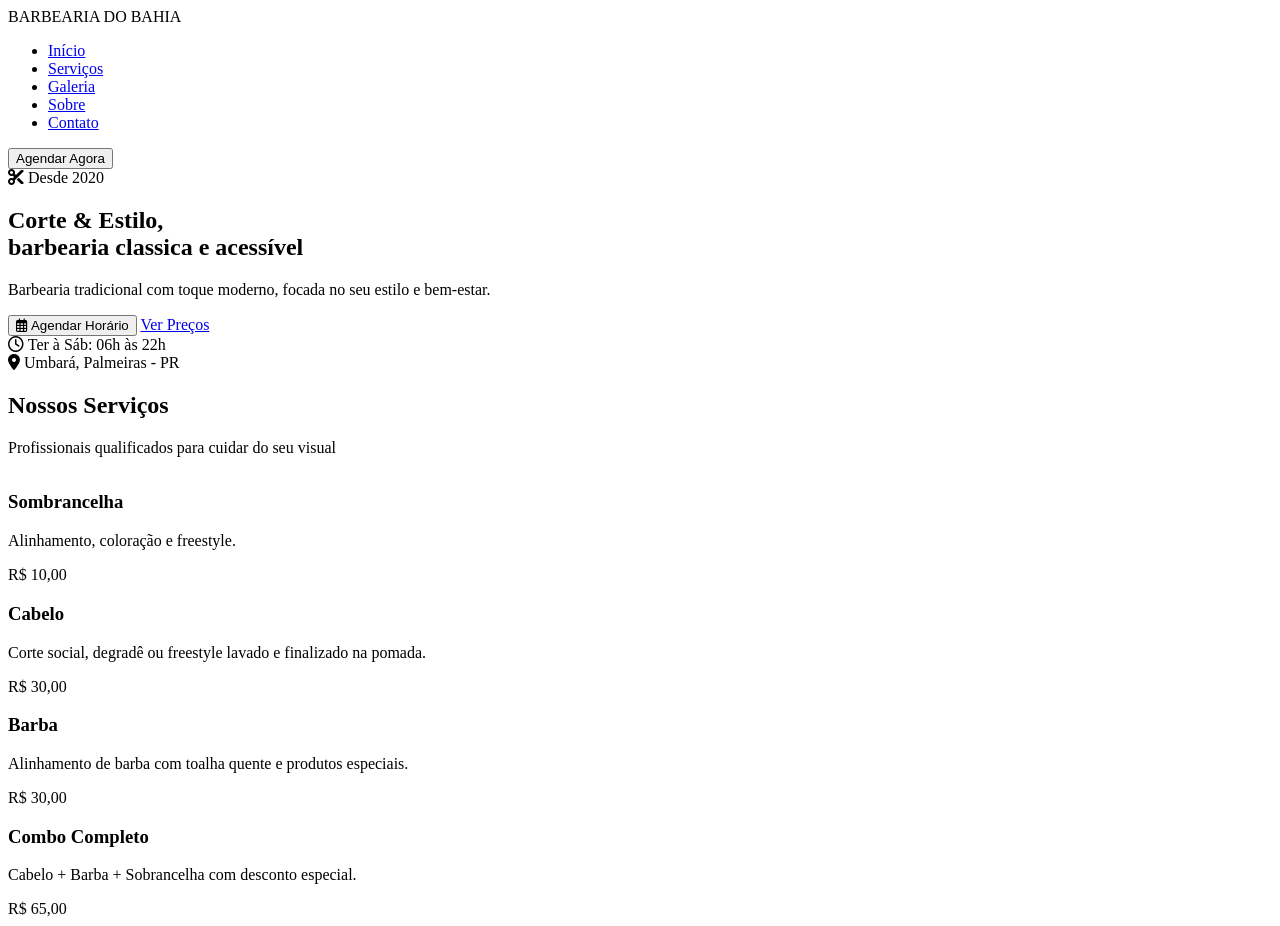
==== index.html @ 3f4f29b8 "tirei o DOCTYPE" ====
<html lang="pt-BR">
<head>
    <meta charset="UTF-8">
    <meta name="viewport" content="width=device-width, initial-scale=1.0">
    <title>Barbearia do Bahia - Corte & Estilo</title>
    <link rel="stylesheet" href="css/style.css">
    <link rel="stylesheet" href="https://cdnjs.cloudflare.com/ajax/libs/font-awesome/6.4.0/css/all.min.css">
</head>
<body>
    <header>
        <nav class="navbar">
            <div class="logo">BARBEARIA DO BAHIA</div>
            <ul class="nav-links">
                <li><a href="#home">Início</a></li>
                <li><a href="#servicos">Serviços</a></li>
                <li><a href="#galeria">Galeria</a></li>
                <li><a href="#sobre">Sobre</a></li>
                <li><a href="#contato">Contato</a></li>
            </ul>
            <button class="btn-nav" onclick="abrirAgendamento()">Agendar Agora</button>
        </nav>
    </header>

    <section id="home" class="hero">
        <div class="hero-overlay"></div> <div class="hero-content">
            <span class="hero-badge"><i class="fa-solid fa-scissors"></i> Desde 2020</span>
            <h1>Corte & Estilo,<br>barbearia classica e acessível</h1>
            <p>Barbearia tradicional com toque moderno, focada no seu estilo e bem-estar.</p>
            
            <div class="hero-buttons">
                <button class="btn-primary" onclick="abrirAgendamento()">
                    <i class="fa-regular fa-calendar-days"></i> Agendar Horário
                </button>
                <a href="#servicos" class="btn-secondary">
                    Ver Preços
                </a>
            </div>

            <div class="hero-info-rapida">
                <div class="info-item">
                    <i class="fa-regular fa-clock"></i>
                    <span>Ter à Sáb: 06h às 22h</span>
                </div>
                <div class="info-item">
                    <i class="fa-solid fa-location-dot"></i>
                    <span>Umbará, Palmeiras - PR</span>
                </div>
            </div>
        </div>
    </section>

    <section id="servicos" class="secao-servicos">
        <h2>Nossos Serviços</h2>
        <p class="subtitulo">Profissionais qualificados para cuidar do seu visual</p>
        
        <div class="servicos-grid">
            <div class="card-servico">
                <i class="fa-solid fa-razor"></i>
                <h3>Sombrancelha</h3>
                <p>Alinhamento, coloração e freestyle.</p>
                <span class="preco">R$ 10,00</span>
            </div>
            <div class="card-servico">
                <i class="fa-solid fa-mustache"></i>
                <h3>Cabelo</h3>
                <p>Corte social, degradê ou freestyle lavado e finalizado na pomada.</p>
                <span class="preco">R$ 30,00</span>
            </div>
            <div class="card-servico">
                <i class="fa-solid fa-razor"></i>
                <h3>Barba</h3>
                <p>Alinhamento de barba com toalha quente e produtos especiais.</p>
                <span class="preco">R$ 30,00</span>
            </div>
            <div class="card-servico">
                <i class="fa-solid fa-sparkles"></i>
                <h3>Combo Completo</h3>
                <p>Cabelo + Barba + Sobrancelha com desconto especial.</p>
                <span class="preco">R$ 65,00</span>
            </div>
        </div>
    </section>

    <script src="js/script.js"></script>
</body>
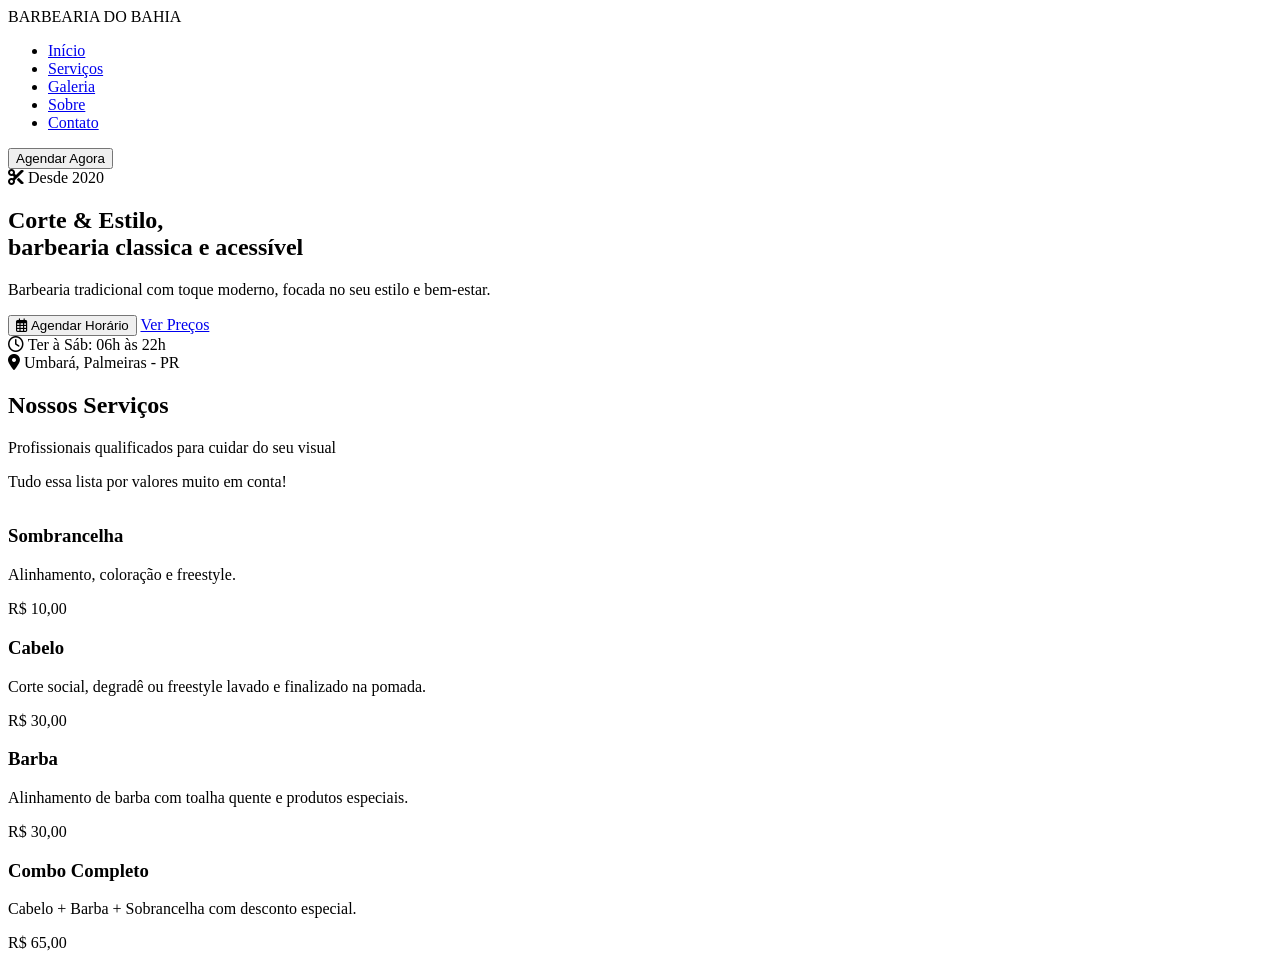
==== commit c551007d: "." ====
--- a/index.html
+++ b/index.html
@@ -53,6 +53,8 @@
     <section id="servicos" class="secao-servicos">
         <h2>Nossos Serviços</h2>
         <p class="subtitulo">Profissionais qualificados para cuidar do seu visual</p>
+        <p class="subtitulo">Tudo essa lista por valores muito em conta!</p>
+
         
         <div class="servicos-grid">
             <div class="card-servico">
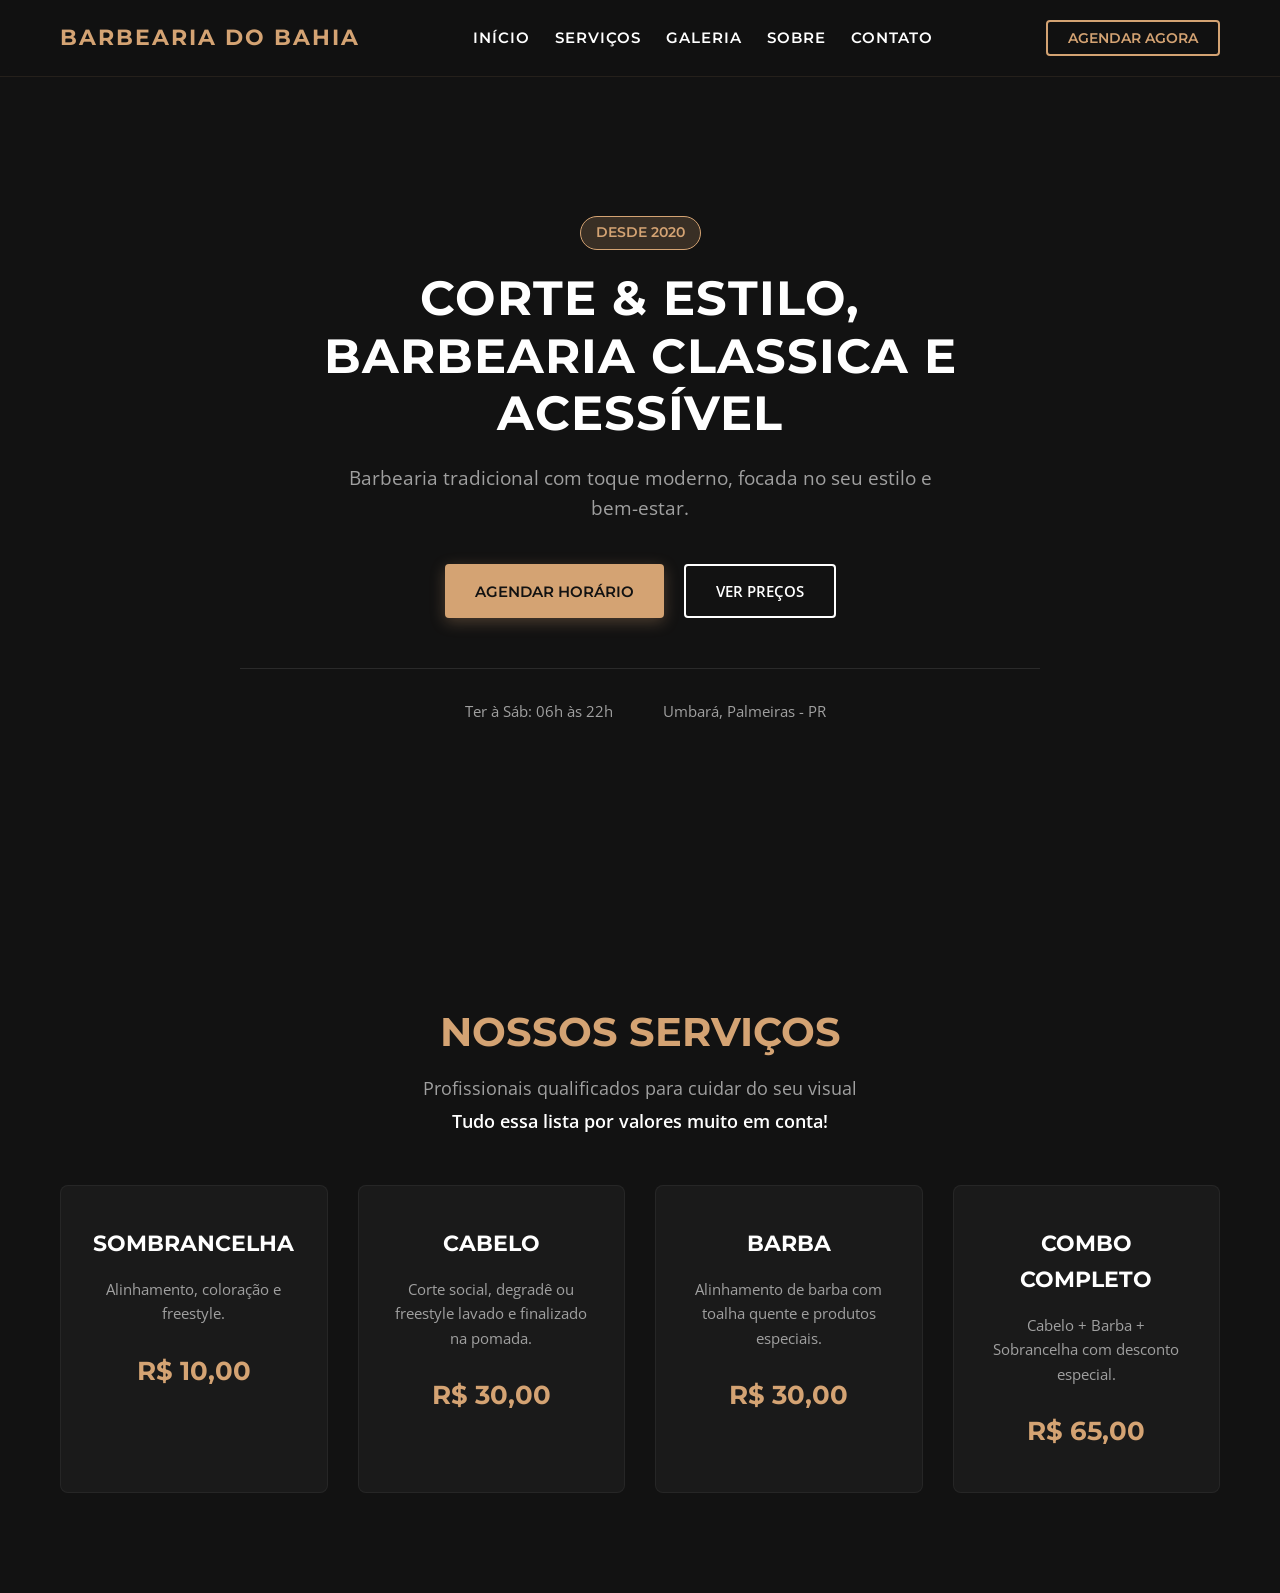
==== commit e29625ed: "tirei o css do cara" ====
--- a/index.html
+++ b/index.html
@@ -4,8 +4,7 @@
     <meta charset="UTF-8">
     <meta name="viewport" content="width=device-width, initial-scale=1.0">
     <title>Barbearia do Bahia - Corte & Estilo</title>
-    <link rel="stylesheet" href="css/style.css">
-    <link rel="stylesheet" href="https://cdnjs.cloudflare.com/ajax/libs/font-awesome/6.4.0/css/all.min.css">
+    <link rel="stylesheet" href="style.css">
 </head>
 <body>
     <header>
--- a/style.css
+++ b/style.css
@@ -0,0 +1,388 @@
+/* ==========================================================================
+   1. CONFIGURAÇÕES GERAIS E VARIÁVEIS
+   ========================================================================== */
+@import url('https://fonts.googleapis.com/css2?family=Montserrat:wght@300;400;600;700&family=Open+Sans:wght@400;600&display=swap');
+
+:root {
+    --cor-principal: #d4a373;     /* Dourado/Bronze corporativo */
+    --cor-principal-hover: #b98a5c;
+    --cor-fundo-escura: #121212;   /* Fundo principal */
+    --cor-fundo-card: #1a1a1a;     /* Fundo dos cards e elementos */
+    --cor-texto-claro: #ffffff;
+    --cor-texto-mutado: #a0a0a0;
+    --fonte-titulos: 'Montserrat', sans-serif;
+    --fonte-corpo: 'Open Sans', sans-serif;
+    --transicao: all 0.3s ease;
+}
+
+* {
+    margin: 0;
+    padding: 0;
+    box-sizing: border-box;
+    scroll-behavior: smooth;
+}
+
+body {
+    font-family: var(--fonte-corpo);
+    background-color: var(--cor-fundo-escura);
+    color: var(--cor-texto-claro);
+    line-height: 1.6;
+}
+
+a {
+    text-decoration: none;
+    color: inherit;
+    transition: var(--transicao);
+}
+
+button {
+    cursor: pointer;
+    border: none;
+    background: none;
+    font-family: var(--fonte-titulos);
+    transition: var(--transicao);
+}
+
+/* ==========================================================================
+   2. HEADER & NAV BAR
+   ========================================================================== */
+header {
+    position: fixed;
+    top: 0;
+    left: 0;
+    width: 100%;
+    background-color: rgba(18, 18, 18, 0.95);
+    backdrop-filter: blur(5px);
+    z-index: 1000;
+    border-bottom: 1px solid rgba(212, 163, 115, 0.1);
+}
+
+.navbar {
+    max-width: 1200px;
+    margin: 0 auto;
+    padding: 20px;
+    display: flex;
+    justify-content: space-between;
+    align-items: center;
+}
+
+.logo {
+    font-family: var(--fonte-titulos);
+    font-weight: 700;
+    font-size: 1.4rem;
+    letter-spacing: 2px;
+    color: var(--cor-principal);
+}
+
+.nav-links {
+    display: flex;
+    list-style: none;
+    gap: 25px;
+}
+
+.nav-links a {
+    font-family: var(--fonte-titulos);
+    font-size: 0.95rem;
+    font-weight: 600;
+    text-transform: uppercase;
+    letter-spacing: 1px;
+}
+
+.nav-links a:hover {
+    color: var(--cor-principal);
+}
+
+.btn-nav {
+    background-color: transparent;
+    color: var(--cor-principal);
+    border: 2px solid var(--cor-principal);
+    padding: 8px 20px;
+    border-radius: 4px;
+    font-weight: 600;
+    text-transform: uppercase;
+    font-size: 0.85rem;
+}
+
+.btn-nav:hover {
+    background-color: var(--cor-principal);
+    color: var(--cor-fundo-escura);
+}
+
+/* ==========================================================================
+   3. HERO SECTION (HOME)
+   ========================================================================== */
+.hero {
+    position: relative;
+    min-height: 100vh;
+    /* Substitua pelo link real da sua imagem de fundo de barbearia se preferir */
+    background: url('https://images.unsplash.com/photo-1585747860715-2ba37e788b70?q=80&w=1920') no-repeat center center/cover;
+    display: flex;
+    align-items: center;
+    justify-content: center;
+    text-align: center;
+    padding: 100px 20px 60px 20px;
+}
+
+.hero-overlay {
+    position: absolute;
+    top: 0;
+    left: 0;
+    width: 100%;
+    height: 100%;
+    background: linear-gradient(to bottom, rgba(18,18,18,0.7), rgba(18,18,18,0.95));
+    z-index: 1;
+}
+
+.hero-content {
+    position: relative;
+    z-index: 2;
+    max-width: 800px;
+}
+
+.hero-badge {
+    display: inline-block;
+    background-color: rgba(212, 163, 115, 0.2);
+    color: var(--cor-principal);
+    border: 1px solid var(--cor-principal);
+    padding: 5px 15px;
+    border-radius: 50px;
+    font-family: var(--fonte-titulos);
+    font-size: 0.85rem;
+    font-weight: 600;
+    text-transform: uppercase;
+    margin-bottom: 20px;
+}
+
+.hero h1 {
+    font-family: var(--fonte-titulos);
+    font-size: 3rem;
+    font-weight: 700;
+    line-height: 1.2;
+    text-transform: uppercase;
+    margin-bottom: 20px;
+    letter-spacing: 1px;
+}
+
+.hero p {
+    font-size: 1.2rem;
+    color: var(--cor-texto-mutado);
+    margin-bottom: 40px;
+    max-width: 600px;
+    margin-left: auto;
+    margin-right: auto;
+}
+
+/* Botões do Hero */
+.hero-buttons {
+    display: flex;
+    justify-content: center;
+    gap: 20px;
+    margin-bottom: 50px;
+}
+
+.btn-primary {
+    background-color: var(--cor-principal);
+    color: var(--cor-fundo-escura);
+    padding: 15px 30px;
+    border-radius: 4px;
+    font-weight: 600;
+    text-transform: uppercase;
+    font-size: 0.95rem;
+    box-shadow: 0 4px 15px rgba(212, 163, 115, 0.3);
+}
+
+.btn-primary:hover {
+    background-color: var(--cor-principal-hover);
+    transform: translateY(-2px);
+}
+
+.btn-secondary {
+    border: 2px solid var(--cor-texto-claro);
+    color: var(--cor-texto-claro);
+    padding: 13px 30px;
+    border-radius: 4px;
+    font-weight: 600;
+    text-transform: uppercase;
+    font-size: 0.95rem;
+    display: inline-block;
+}
+
+.btn-secondary:hover {
+    background-color: var(--cor-texto-claro);
+    color: var(--cor-fundo-escura);
+    transform: translateY(-2px);
+}
+
+/* Informações Rápidas */
+.hero-info-rapida {
+    display: flex;
+    justify-content: center;
+    gap: 40px;
+    border-top: 1px solid rgba(255, 255, 255, 0.1);
+    padding-top: 30px;
+}
+
+.info-item {
+    display: flex;
+    align-items: center;
+    gap: 10px;
+    color: var(--cor-texto-mutado);
+    font-size: 0.95rem;
+}
+
+.info-item i {
+    color: var(--cor-principal);
+    font-size: 1.2rem;
+}
+
+/* ==========================================================================
+   4. SEÇÃO SERVIÇOS
+   ========================================================================== */
+.secao-servicos {
+    max-width: 1200px;
+    margin: 0 auto;
+    padding: 100px 20px;
+    text-align: center;
+}
+
+.secao-servicos h2 {
+    font-family: var(--fonte-titulos);
+    font-size: 2.5rem;
+    text-transform: uppercase;
+    color: var(--cor-principal);
+    margin-bottom: 10px;
+}
+
+.subtitulo {
+    color: var(--cor-texto-mutado);
+    font-size: 1.1rem;
+    margin-bottom: 5px;
+}
+
+.subtitulo:last-of-type {
+    margin-bottom: 50px;
+    font-weight: 600;
+    color: var(--cor-texto-claro);
+}
+
+/* Grid de Serviços */
+.servicos-grid {
+    display: grid;
+    grid-template-columns: repeat(auto-fit, minmax(250px, 1fr));
+    gap: 30px;
+}
+
+.card-servico {
+    background-color: var(--cor-fundo-card);
+    padding: 40px 30px;
+    border-radius: 8px;
+    border: 1px solid rgba(255, 255, 255, 0.05);
+    transition: var(--transicao);
+    position: relative;
+    overflow: hidden;
+}
+
+.card-servico::before {
+    content: '';
+    position: absolute;
+    top: 0;
+    left: 0;
+    width: 100%;
+    height: 4px;
+    background-color: var(--cor-principal);
+    transform: scaleX(0);
+    transition: var(--transicao);
+}
+
+.card-servico:hover {
+    transform: translateY(-5px);
+    border-color: rgba(212, 163, 115, 0.3);
+    box-shadow: 0 10px 20px rgba(0, 0, 0, 0.3);
+}
+
+.card-servico:hover::before {
+    transform: scaleX(1);
+}
+
+.card-servico i {
+    font-size: 2.5rem;
+    color: var(--cor-principal);
+    margin-bottom: 20px;
+}
+
+.card-servico h3 {
+    font-family: var(--fonte-titulos);
+    font-size: 1.4rem;
+    margin-bottom: 15px;
+    text-transform: uppercase;
+}
+
+.card-servico p {
+    color: var(--cor-texto-mutado);
+    font-size: 0.95rem;
+    margin-bottom: 25px;
+    min-height: 45px; /* Mantém os cards alinhados */
+}
+
+.preco {
+    display: block;
+    font-family: var(--fonte-titulos);
+    font-size: 1.6rem;
+    font-weight: 700;
+    color: var(--cor-principal);
+}
+
+/* ==========================================================================
+   5. RESPONSIVIDADE (MEDIA QUERIES)
+   ========================================================================== */
+
+/* Tablets e Celulares Grandes */
+@media (max-width: 768px) {
+    .navbar {
+        flex-direction: column;
+        gap: 15px;
+        padding: 15px;
+    }
+
+    .nav-links {
+        gap: 15px;
+        flex-wrap: wrap;
+        justify-content: center;
+    }
+
+    .hero h1 {
+        font-size: 2.2rem;
+    }
+
+    .hero p {
+        font-size: 1rem;
+    }
+
+    .hero-buttons {
+        flex-direction: column;
+        align-items: center;
+        gap: 15px;
+    }
+
+    .btn-primary, .btn-secondary {
+        width: 100%;
+        max-width: 300px;
+    }
+
+    .hero-info-rapida {
+        flex-direction: column;
+        gap: 15px;
+        align-items: center;
+    }
+}
+
+/* Celulares Pequenos */
+@media (max-width: 480px) {
+    .nav-links {
+        font-size: 0.85rem;
+    }
+    
+    .secao-servicos h2 {
+        font-size: 2rem;
+    }
+}
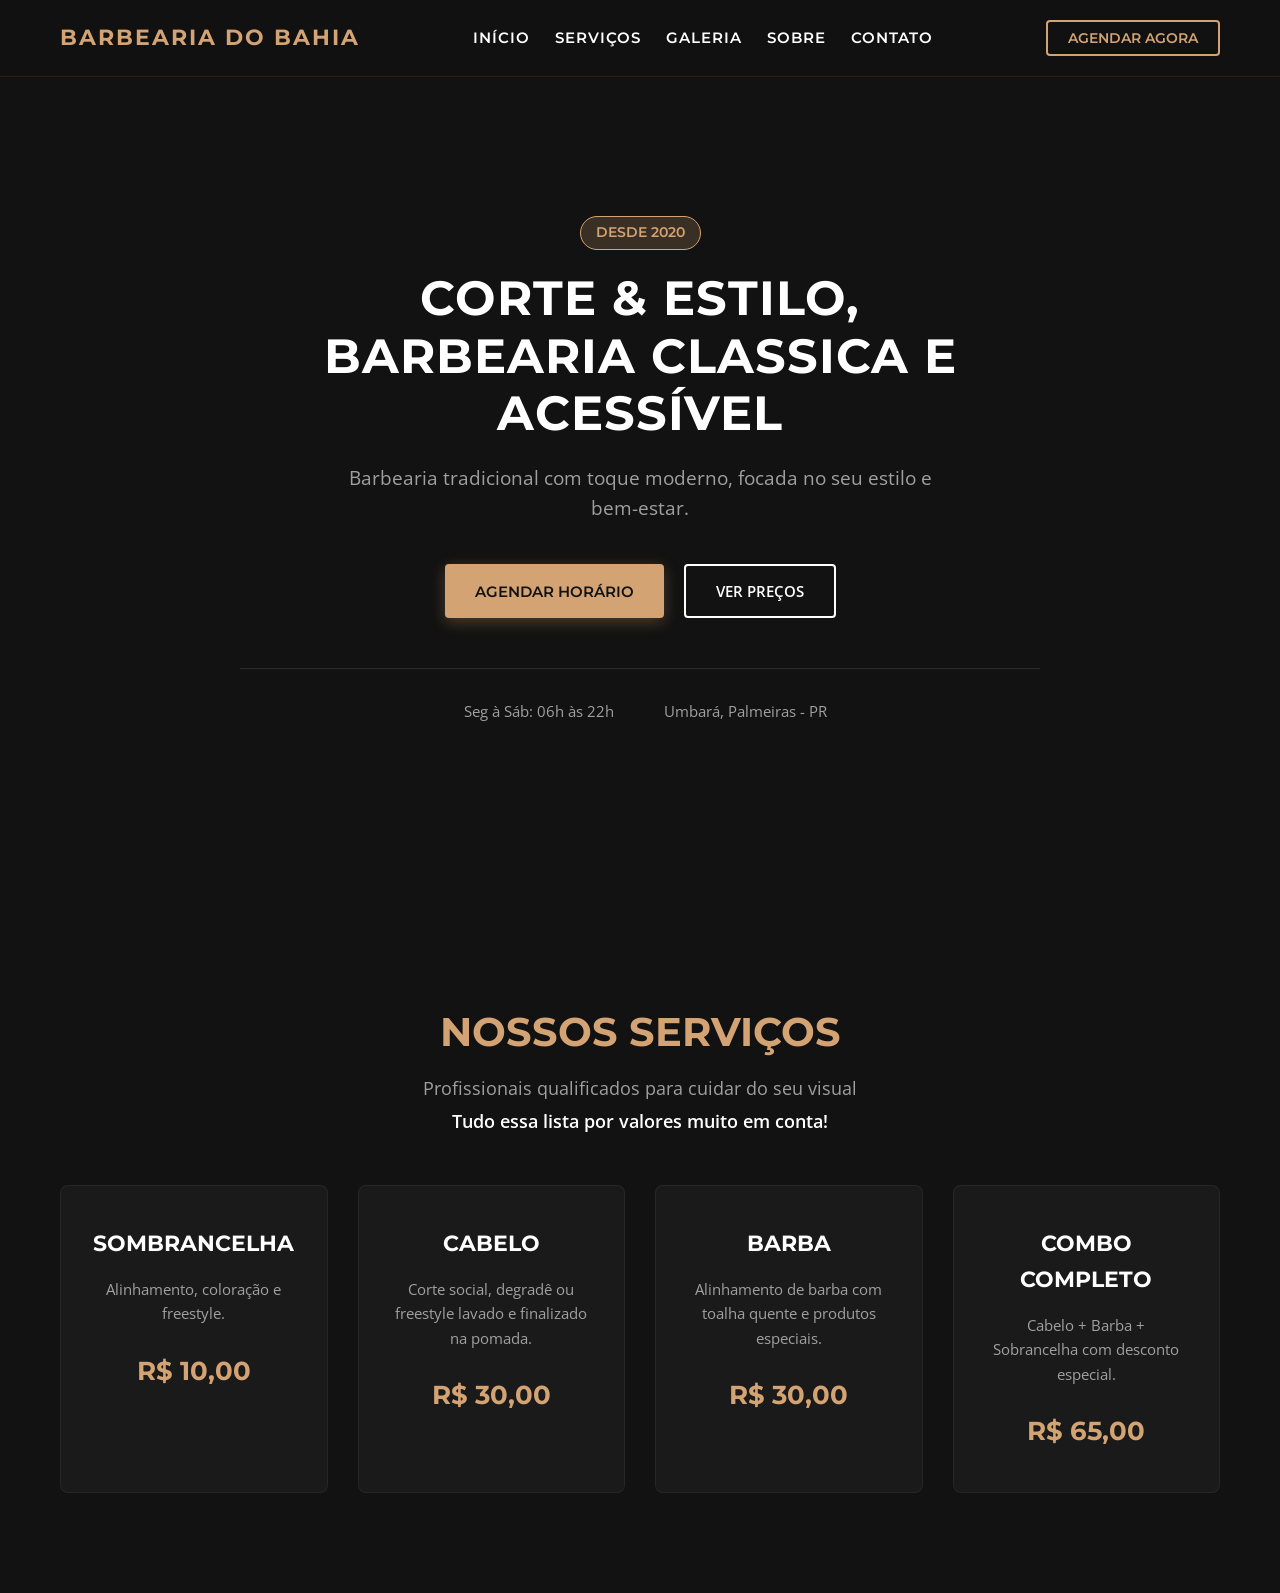
==== commit ff716413: "seg" ====
--- a/index.html
+++ b/index.html
@@ -39,7 +39,7 @@
             <div class="hero-info-rapida">
                 <div class="info-item">
                     <i class="fa-regular fa-clock"></i>
-                    <span>Ter à Sáb: 06h às 22h</span>
+                    <span>Seg à Sáb: 06h às 22h</span>
                 </div>
                 <div class="info-item">
                     <i class="fa-solid fa-location-dot"></i>
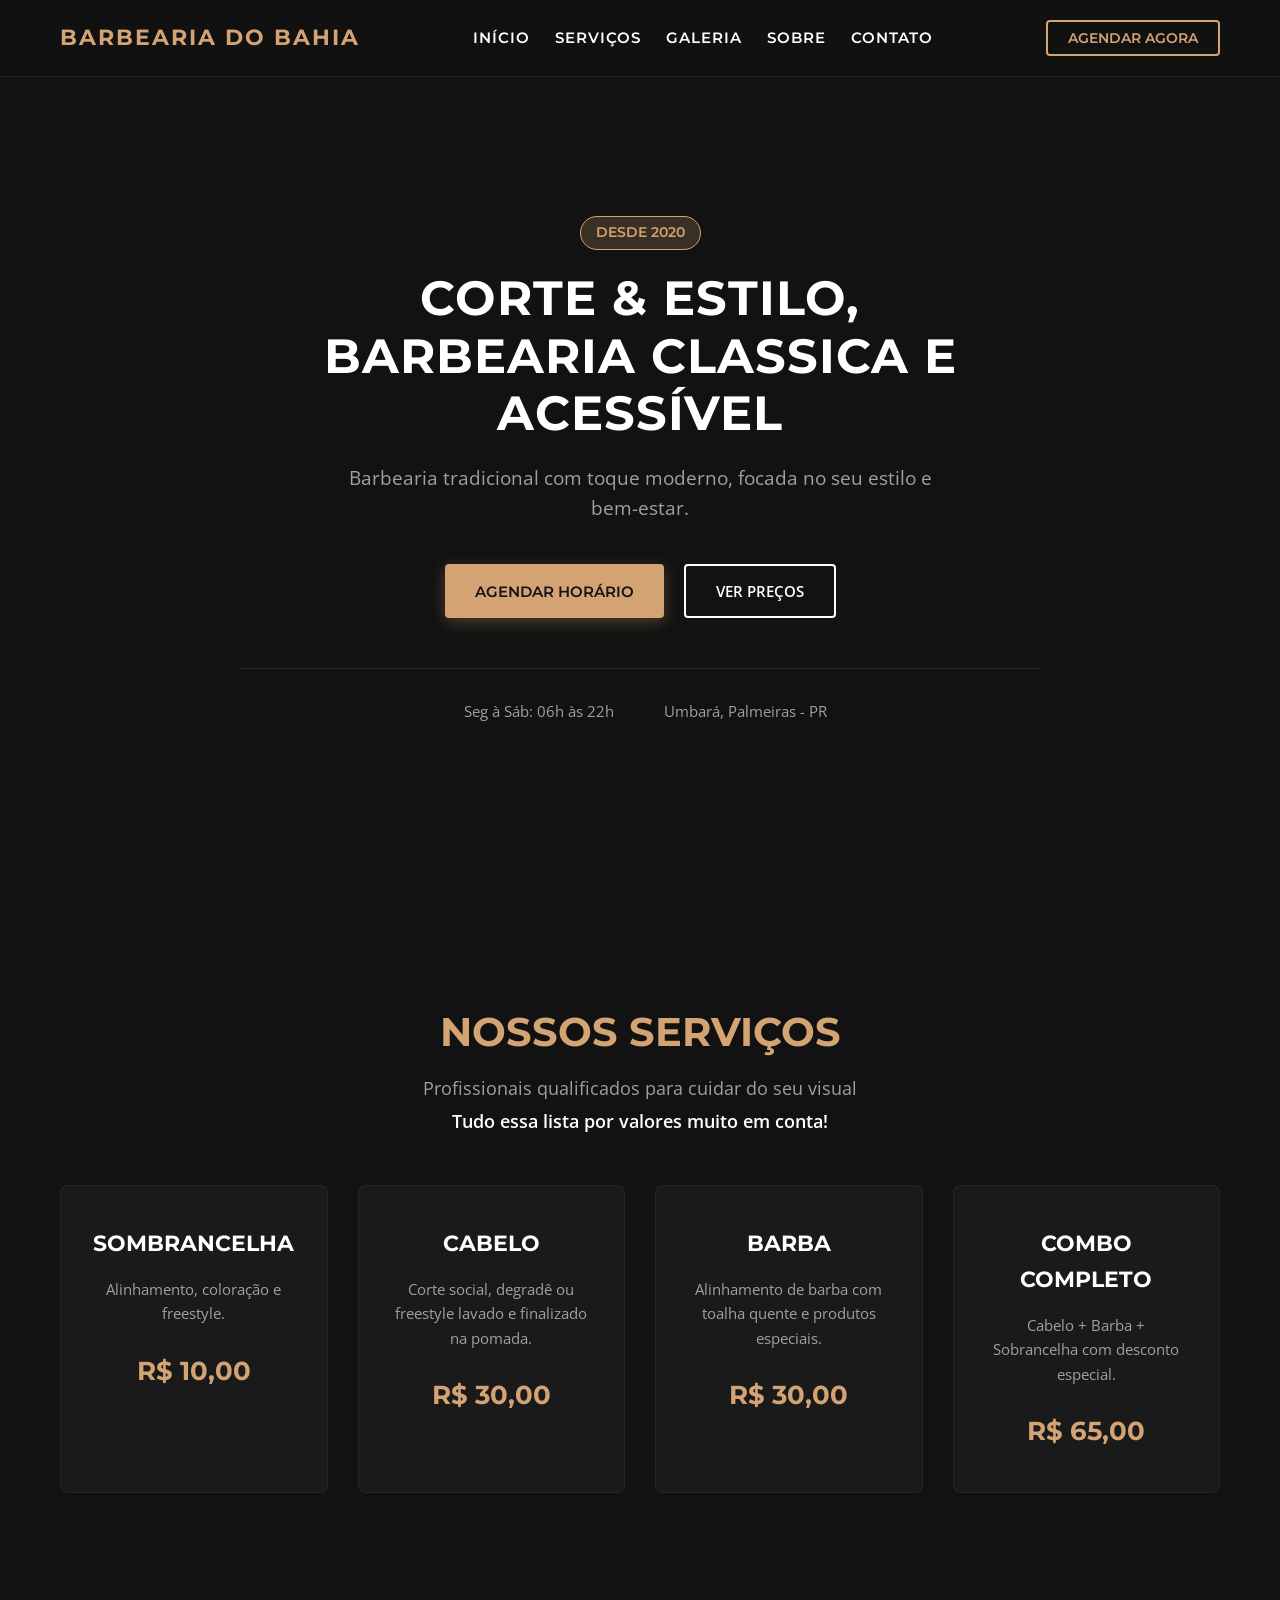
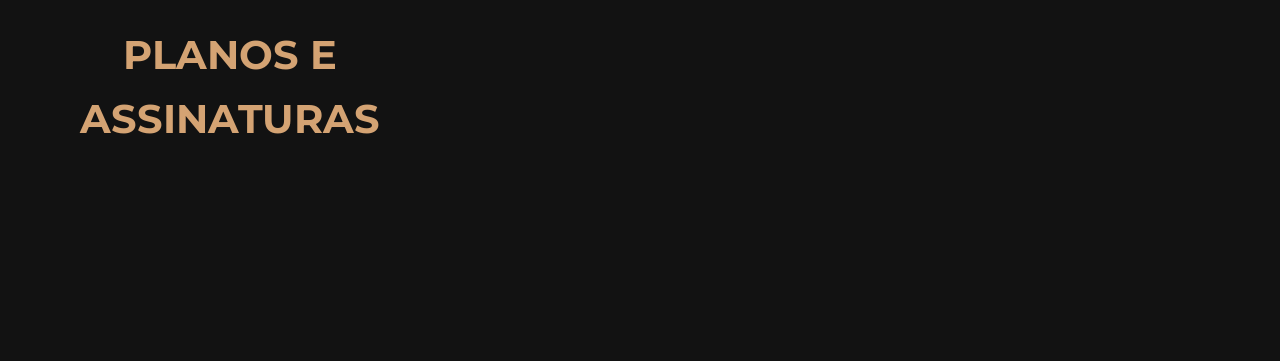
==== commit 7f4877a2: "add planos" ====
--- a/index.html
+++ b/index.html
@@ -80,6 +80,8 @@
                 <p>Cabelo + Barba + Sobrancelha com desconto especial.</p>
                 <span class="preco">R$ 65,00</span>
             </div>
+            <section id="servicos" class="secao-servicos">
+        <h2>Planos e assinaturas</h2>
         </div>
     </section>
 
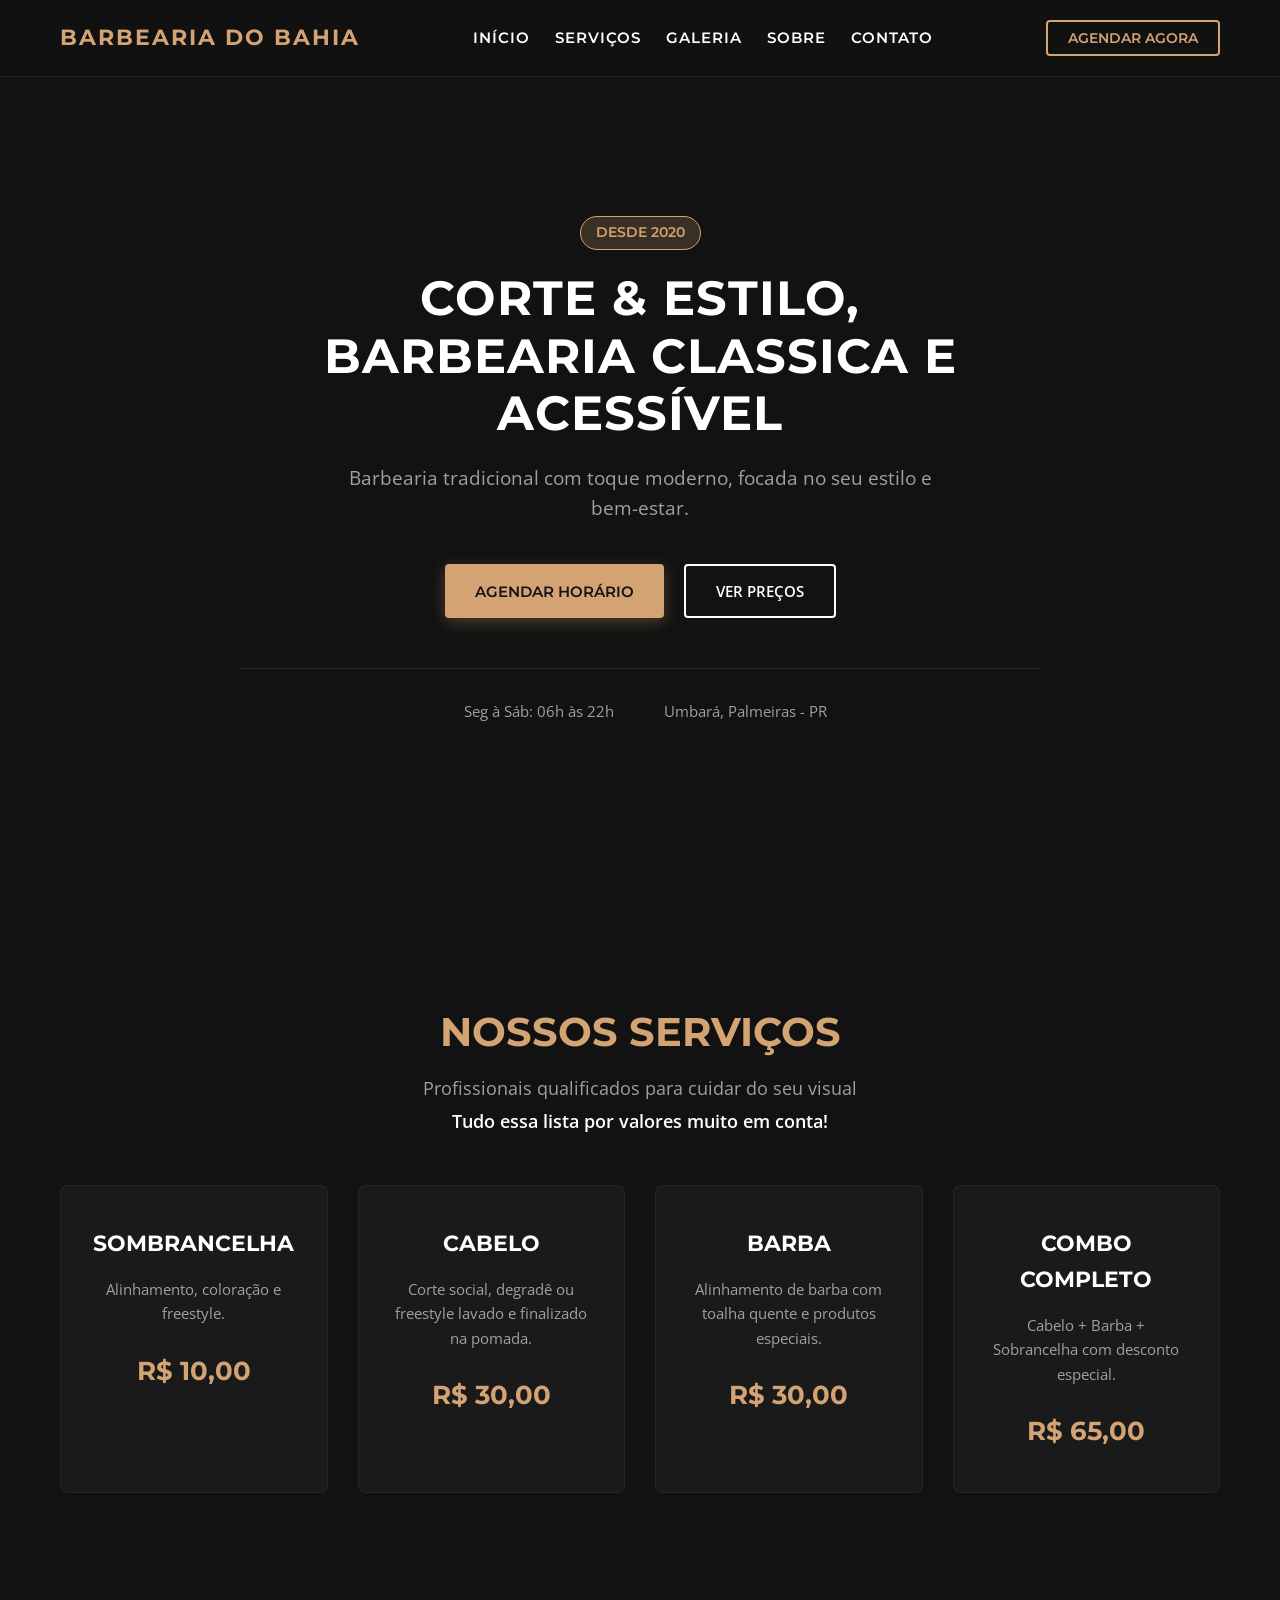
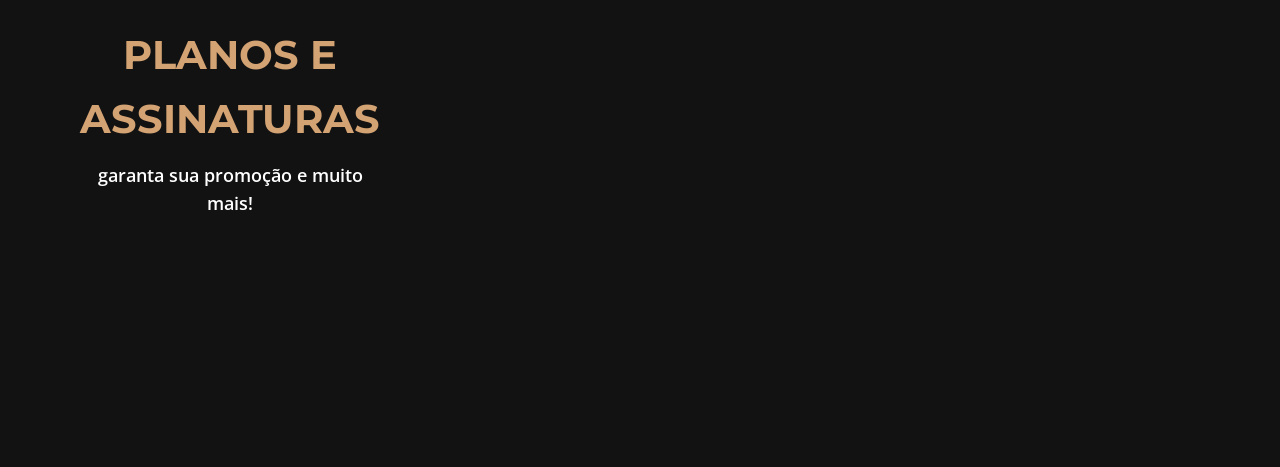
==== commit 2abf219c: "add mais infos" ====
--- a/index.html
+++ b/index.html
@@ -82,6 +82,7 @@
             </div>
             <section id="servicos" class="secao-servicos">
         <h2>Planos e assinaturas</h2>
+        <p class="subtitulo">garanta sua promoção e muito mais!</p>
         </div>
     </section>
 
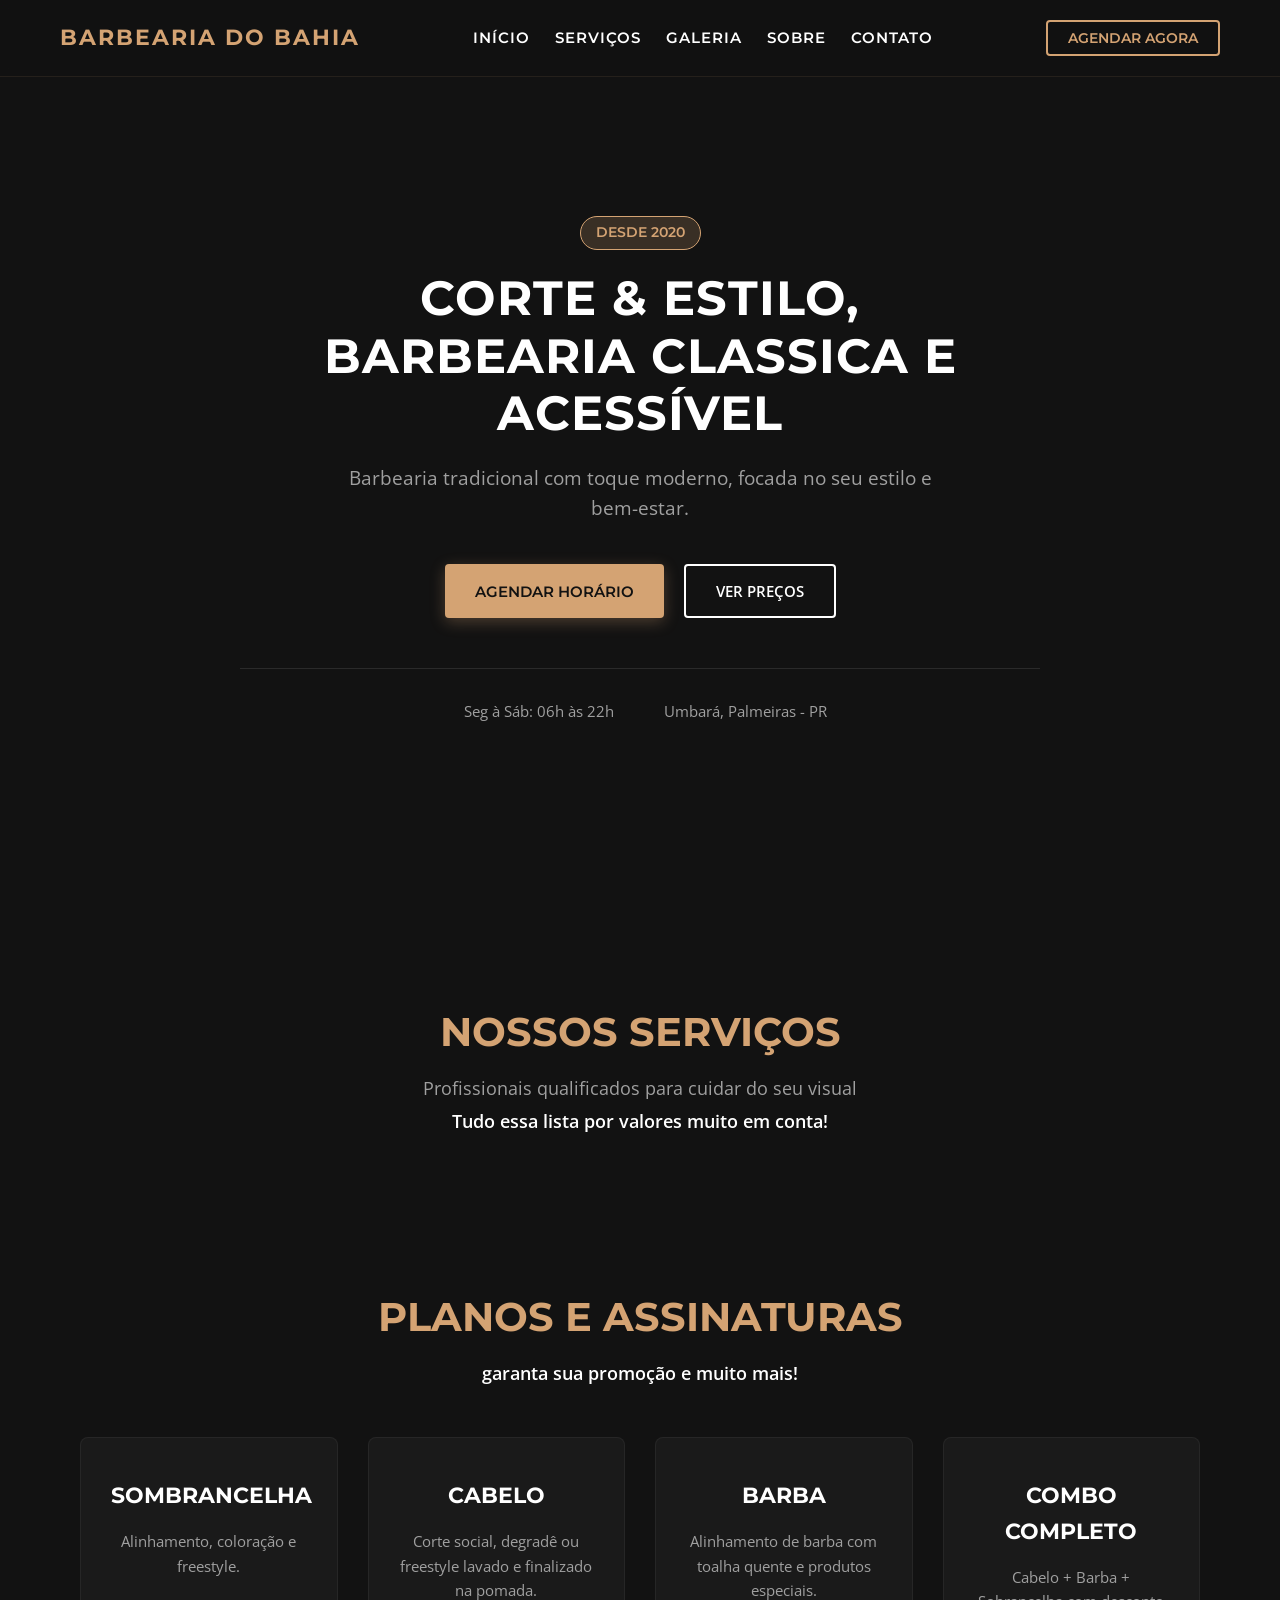
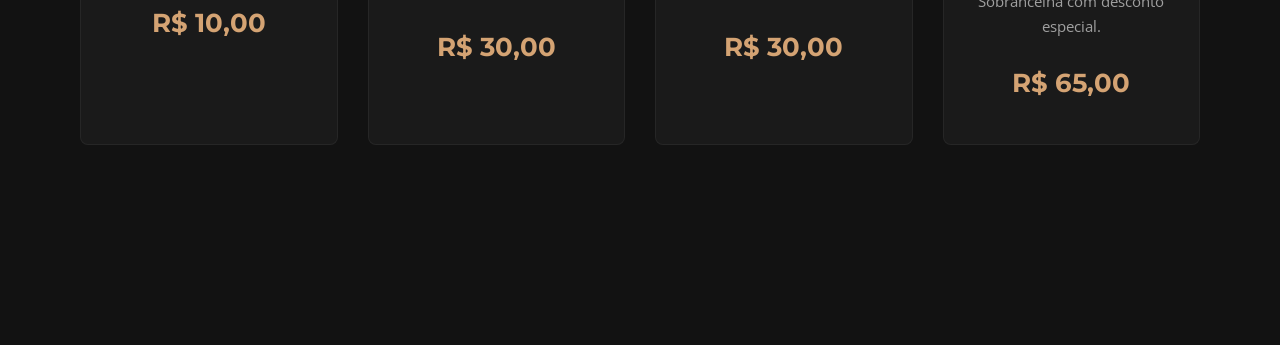
==== commit 5e75524b: "fiz bosta" ====
--- a/index.html
+++ b/index.html
@@ -54,6 +54,9 @@
         <p class="subtitulo">Profissionais qualificados para cuidar do seu visual</p>
         <p class="subtitulo">Tudo essa lista por valores muito em conta!</p>
 
+         <section id="servicos" class="secao-servicos">
+        <h2>Planos e assinaturas</h2>
+        <p class="subtitulo">garanta sua promoção e muito mais!</p>
         
         <div class="servicos-grid">
             <div class="card-servico">
@@ -80,10 +83,7 @@
                 <p>Cabelo + Barba + Sobrancelha com desconto especial.</p>
                 <span class="preco">R$ 65,00</span>
             </div>
-            <section id="servicos" class="secao-servicos">
-        <h2>Planos e assinaturas</h2>
-        <p class="subtitulo">garanta sua promoção e muito mais!</p>
-        </div>
+        
     </section>
 
     <script src="js/script.js"></script>
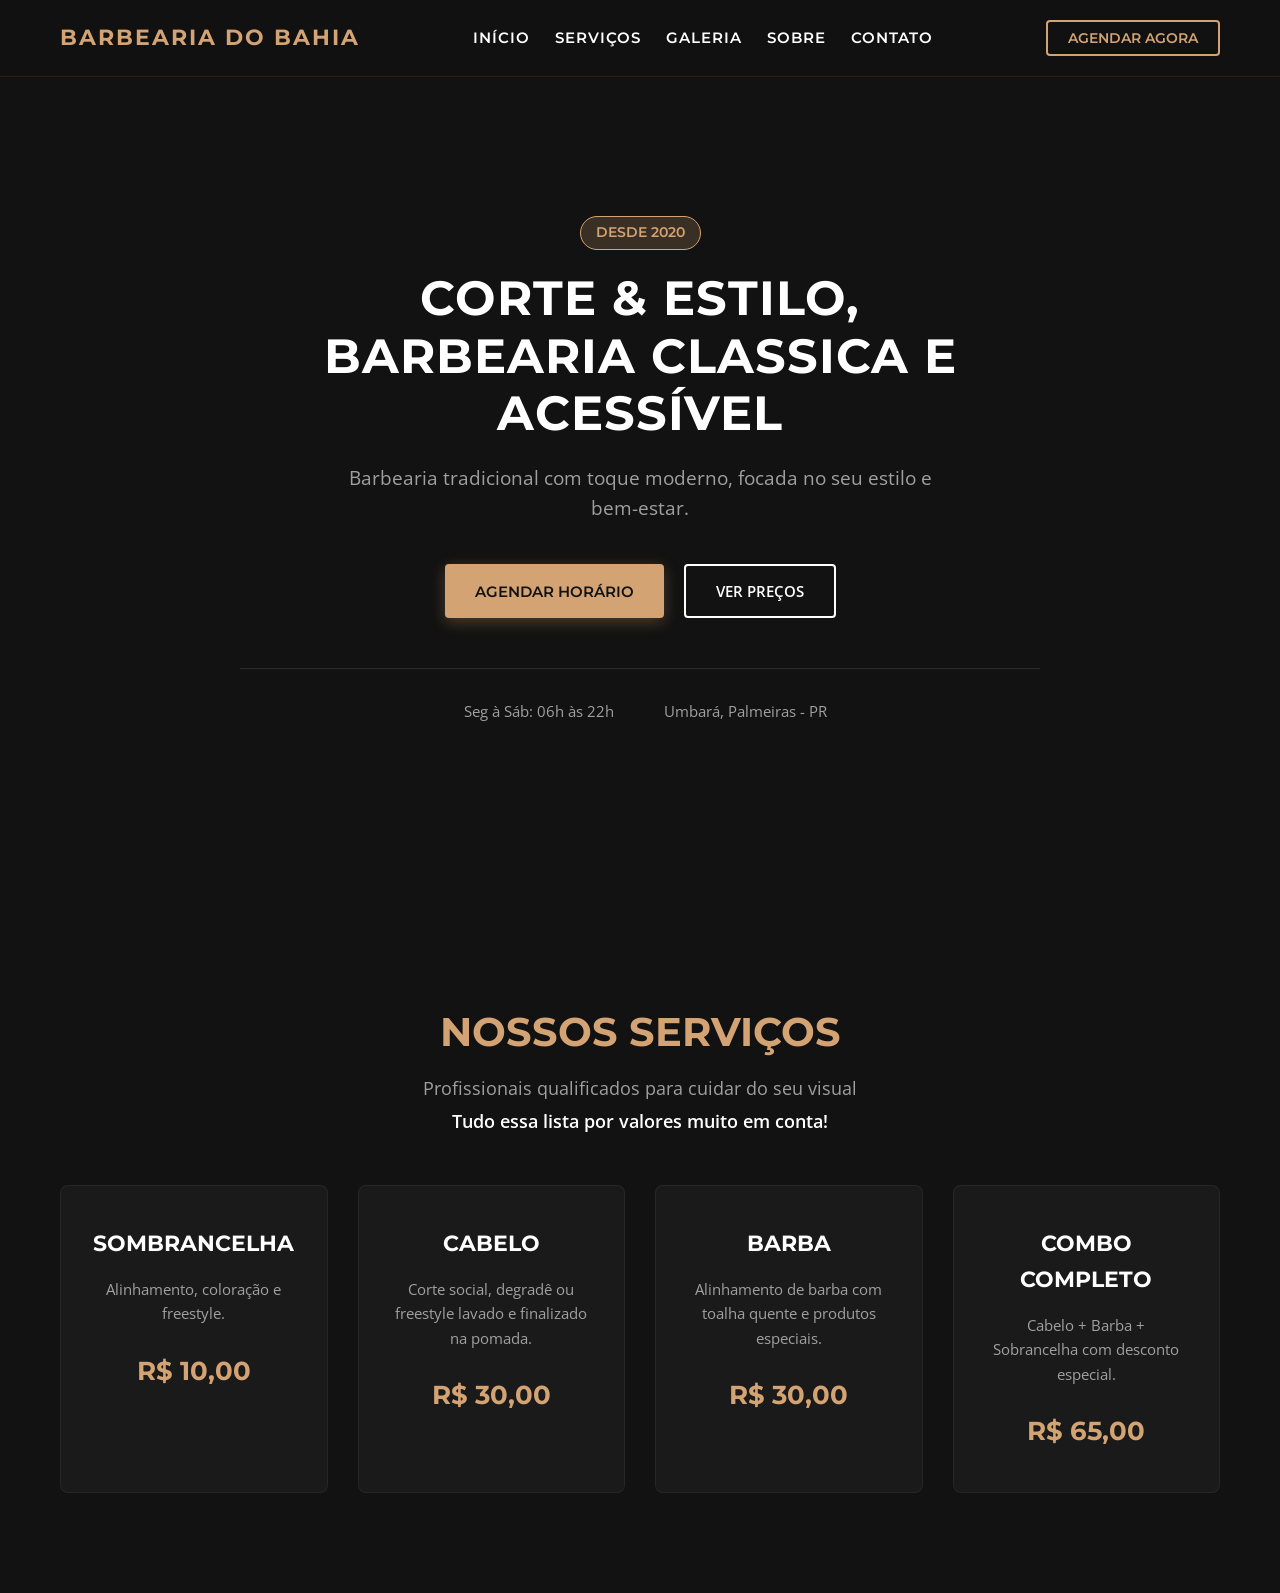
==== commit 36cee48d: "normal agr" ====
--- a/index.html
+++ b/index.html
@@ -53,10 +53,6 @@
         <h2>Nossos Serviços</h2>
         <p class="subtitulo">Profissionais qualificados para cuidar do seu visual</p>
         <p class="subtitulo">Tudo essa lista por valores muito em conta!</p>
-
-         <section id="servicos" class="secao-servicos">
-        <h2>Planos e assinaturas</h2>
-        <p class="subtitulo">garanta sua promoção e muito mais!</p>
         
         <div class="servicos-grid">
             <div class="card-servico">
